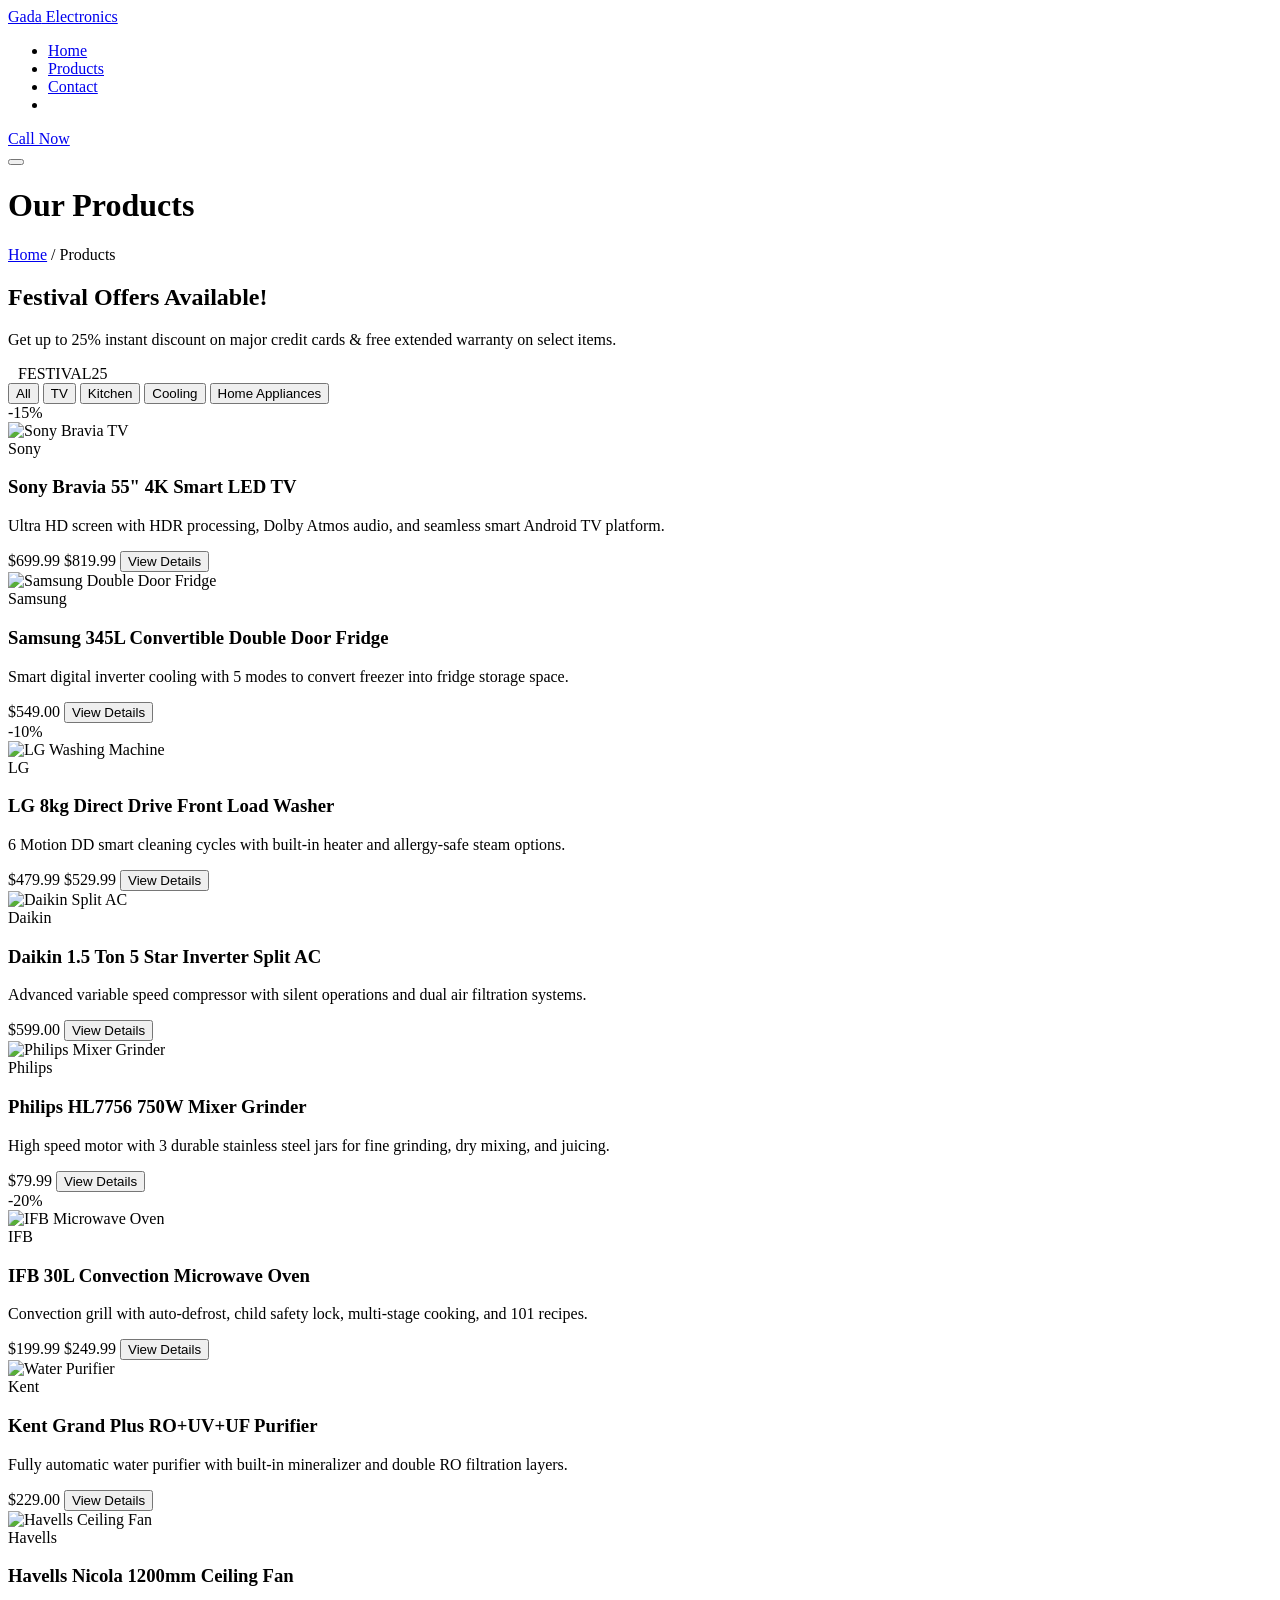
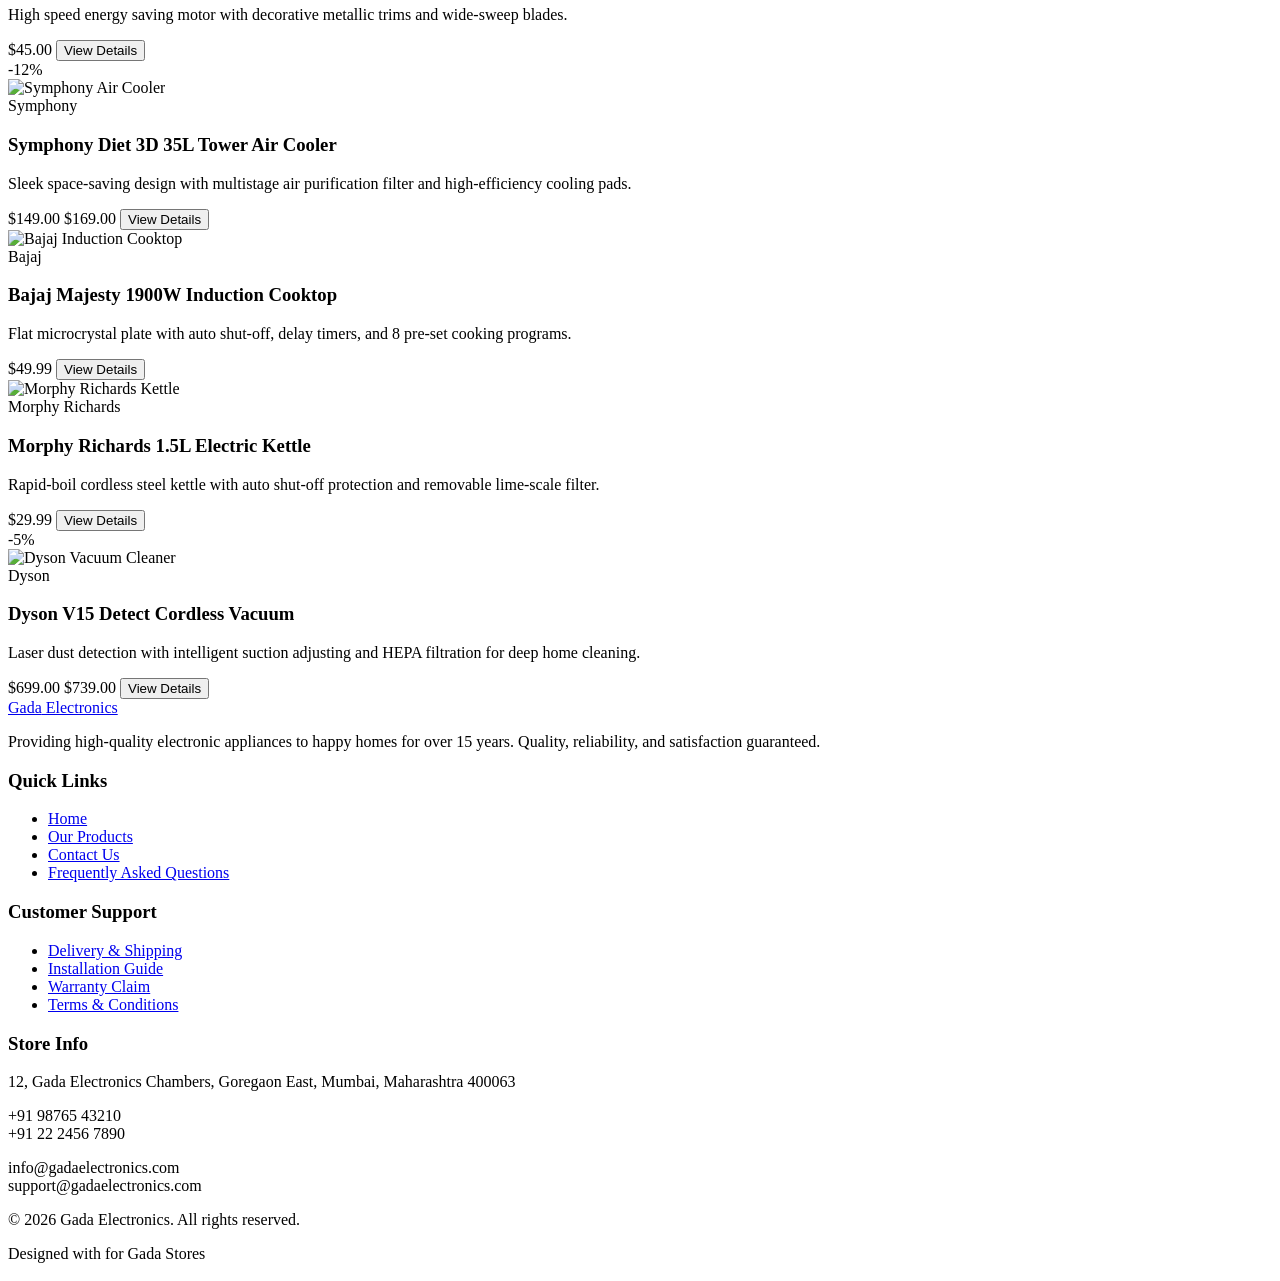
==== products.html @ d04fc8ef "Add files via upload" ====
<!DOCTYPE html>
<html lang="en">
<head>
  <meta charset="UTF-8">
  <meta name="viewport" content="width=device-width, initial-scale=1.0">
  <title>Our Products - Gada Electronics</title>
  <meta name="description" content="Browse the full catalog of Gada Electronics. Explore televisions, kitchen gadgets, air cooling appliances, and smart home items with special festival discounts.">
  
  <!-- CSS Stylesheets -->
  <link rel="stylesheet" href="css/style.css">
  
  <!-- Lucide Icons -->
  <script src="https://unpkg.com/lucide@latest"></script>
</head>
<body>

  <!-- Loading Animation -->
  <div id="loader">
    <div class="spinner"></div>
  </div>

  <!-- Sticky Navbar -->
  <nav class="navbar">
    <div class="container navbar-container">
      <a href="index.html" class="logo">
        <i data-lucide="cpu" style="color: var(--primary-orange);"></i>
        <span>Gada</span> Electronics
      </a>
      
      <ul class="nav-links">
        <li><a href="index.html">Home</a></li>
        <li><a href="products.html" class="active">Products</a></li>
        <li><a href="contact.html">Contact</a></li>
        <li class="mobile-cta"><a href="tel:+1234567890" class="btn btn-orange btn-sm" style="color: white; margin-top: 15px;"><i data-lucide="phone"></i> Call Now</a></li>
      </ul>
      
      <div class="navbar-cta">
        <a href="tel:+1234567890" class="btn btn-orange btn-sm"><i data-lucide="phone"></i> Call Now</a>
      </div>
      
      <button class="menu-toggle" aria-label="Toggle Navigation Menu">
        <span></span>
        <span></span>
        <span></span>
      </button>
    </div>
  </nav>

  <!-- Page Header -->
  <header class="page-header">
    <div class="container">
      <h1>Our Products</h1>
      <div class="breadcrumbs">
        <a href="index.html">Home</a>
        <span>/</span>
        <span>Products</span>
      </div>
    </div>
  </header>

  <!-- Products Main Content -->
  <main class="section">
    <div class="container">
      
      <!-- Festival Offer Banner -->
      <div class="promo-banner fade-in-up">
        <div class="promo-banner-text">
          <h2>Festival Offers Available!</h2>
          <p>Get up to 25% instant discount on major credit cards & free extended warranty on select items.</p>
        </div>
        <div class="promo-banner-badge">
          <i data-lucide="gift" style="display: inline-block; vertical-align: middle; margin-right: 6px;"></i> FESTIVAL25
        </div>
      </div>

      <!-- Category Filter Tabs -->
      <div class="filters-container fade-in-up">
        <button class="filter-btn active" data-filter="all">All</button>
        <button class="filter-btn" data-filter="tv">TV</button>
        <button class="filter-btn" data-filter="kitchen">Kitchen</button>
        <button class="filter-btn" data-filter="cooling">Cooling</button>
        <button class="filter-btn" data-filter="appliances">Home Appliances</button>
      </div>

      <!-- Products Catalog Grid (12 Items) -->
      <div class="products-grid">
        
        <!-- Product 1: TV -->
        <div class="product-card fade-in-up delay-100" data-category="tv">
          <span class="badge-discount">-15%</span>
          <div class="product-image-container">
            <img src="https://images.unsplash.com/photo-1593305841991-05c297ba4575?w=500&auto=format&fit=crop&q=80" alt="Sony Bravia TV">
          </div>
          <div class="product-info">
            <span class="product-brand">Sony</span>
            <h3 class="product-title">Sony Bravia 55" 4K Smart LED TV</h3>
            <p class="product-desc">Ultra HD screen with HDR processing, Dolby Atmos audio, and seamless smart Android TV platform.</p>
            <div class="product-price-row">
              <span class="product-price">$699.99 <span class="original-price">$819.99</span></span>
              <button class="btn btn-secondary btn-sm">View Details</button>
            </div>
          </div>
        </div>

        <!-- Product 2: Refrigerator -->
        <div class="product-card fade-in-up delay-200" data-category="cooling">
          <div class="product-image-container">
            <img src="https://images.unsplash.com/photo-1584622650111-993a426fbf0a?w=500&auto=format&fit=crop&q=80" alt="Samsung Double Door Fridge">
          </div>
          <div class="product-info">
            <span class="product-brand">Samsung</span>
            <h3 class="product-title">Samsung 345L Convertible Double Door Fridge</h3>
            <p class="product-desc">Smart digital inverter cooling with 5 modes to convert freezer into fridge storage space.</p>
            <div class="product-price-row">
              <span class="product-price">$549.00</span>
              <button class="btn btn-secondary btn-sm">View Details</button>
            </div>
          </div>
        </div>

        <!-- Product 3: Washing Machine -->
        <div class="product-card fade-in-up delay-300" data-category="appliances">
          <span class="badge-discount">-10%</span>
          <div class="product-image-container">
            <img src="https://images.unsplash.com/photo-1610557892470-76d74022fa36?w=500&auto=format&fit=crop&q=80" alt="LG Washing Machine">
          </div>
          <div class="product-info">
            <span class="product-brand">LG</span>
            <h3 class="product-title">LG 8kg Direct Drive Front Load Washer</h3>
            <p class="product-desc">6 Motion DD smart cleaning cycles with built-in heater and allergy-safe steam options.</p>
            <div class="product-price-row">
              <span class="product-price">$479.99 <span class="original-price">$529.99</span></span>
              <button class="btn btn-secondary btn-sm">View Details</button>
            </div>
          </div>
        </div>

        <!-- Product 4: Air Conditioner -->
        <div class="product-card fade-in-up delay-400" data-category="cooling">
          <div class="product-image-container">
            <img src="https://images.unsplash.com/photo-1621905252507-b354bc25edac?w=500&auto=format&fit=crop&q=80" alt="Daikin Split AC">
          </div>
          <div class="product-info">
            <span class="product-brand">Daikin</span>
            <h3 class="product-title">Daikin 1.5 Ton 5 Star Inverter Split AC</h3>
            <p class="product-desc">Advanced variable speed compressor with silent operations and dual air filtration systems.</p>
            <div class="product-price-row">
              <span class="product-price">$599.00</span>
              <button class="btn btn-secondary btn-sm">View Details</button>
            </div>
          </div>
        </div>

        <!-- Product 5: Mixer Grinder -->
        <div class="product-card fade-in-up delay-100" data-category="kitchen">
          <div class="product-image-container">
            <img src="https://images.unsplash.com/photo-1578643463396-0997cb5328c1?w=500&auto=format&fit=crop&q=80" alt="Philips Mixer Grinder">
          </div>
          <div class="product-info">
            <span class="product-brand">Philips</span>
            <h3 class="product-title">Philips HL7756 750W Mixer Grinder</h3>
            <p class="product-desc">High speed motor with 3 durable stainless steel jars for fine grinding, dry mixing, and juicing.</p>
            <div class="product-price-row">
              <span class="product-price">$79.99</span>
              <button class="btn btn-secondary btn-sm">View Details</button>
            </div>
          </div>
        </div>

        <!-- Product 6: Microwave -->
        <div class="product-card fade-in-up delay-200" data-category="kitchen">
          <span class="badge-discount">-20%</span>
          <div class="product-image-container">
            <img src="https://images.unsplash.com/photo-1574269661127-73c2af981662?w=500&auto=format&fit=crop&q=80" alt="IFB Microwave Oven">
          </div>
          <div class="product-info">
            <span class="product-brand">IFB</span>
            <h3 class="product-title">IFB 30L Convection Microwave Oven</h3>
            <p class="product-desc">Convection grill with auto-defrost, child safety lock, multi-stage cooking, and 101 recipes.</p>
            <div class="product-price-row">
              <span class="product-price">$199.99 <span class="original-price">$249.99</span></span>
              <button class="btn btn-secondary btn-sm">View Details</button>
            </div>
          </div>
        </div>

        <!-- Product 7: Water Purifier -->
        <div class="product-card fade-in-up delay-300" data-category="kitchen">
          <div class="product-image-container">
            <img src="https://images.unsplash.com/photo-1585837575652-267c041d77d4?w=500&auto=format&fit=crop&q=80" alt="Water Purifier">
          </div>
          <div class="product-info">
            <span class="product-brand">Kent</span>
            <h3 class="product-title">Kent Grand Plus RO+UV+UF Purifier</h3>
            <p class="product-desc">Fully automatic water purifier with built-in mineralizer and double RO filtration layers.</p>
            <div class="product-price-row">
              <span class="product-price">$229.00</span>
              <button class="btn btn-secondary btn-sm">View Details</button>
            </div>
          </div>
        </div>

        <!-- Product 8: Ceiling Fan -->
        <div class="product-card fade-in-up delay-400" data-category="appliances">
          <div class="product-image-container">
            <img src="https://images.unsplash.com/photo-1591035897819-f4bdf739f446?w=500&auto=format&fit=crop&q=80" alt="Havells Ceiling Fan">
          </div>
          <div class="product-info">
            <span class="product-brand">Havells</span>
            <h3 class="product-title">Havells Nicola 1200mm Ceiling Fan</h3>
            <p class="product-desc">High speed energy saving motor with decorative metallic trims and wide-sweep blades.</p>
            <div class="product-price-row">
              <span class="product-price">$45.00</span>
              <button class="btn btn-secondary btn-sm">View Details</button>
            </div>
          </div>
        </div>

        <!-- Product 9: Air Cooler -->
        <div class="product-card fade-in-up delay-100" data-category="cooling">
          <span class="badge-discount">-12%</span>
          <div class="product-image-container">
            <img src="https://images.unsplash.com/photo-1600585154340-be6161a56a0c?w=500&auto=format&fit=crop&q=80" alt="Symphony Air Cooler">
          </div>
          <div class="product-info">
            <span class="product-brand">Symphony</span>
            <h3 class="product-title">Symphony Diet 3D 35L Tower Air Cooler</h3>
            <p class="product-desc">Sleek space-saving design with multistage air purification filter and high-efficiency cooling pads.</p>
            <div class="product-price-row">
              <span class="product-price">$149.00 <span class="original-price">$169.00</span></span>
              <button class="btn btn-secondary btn-sm">View Details</button>
            </div>
          </div>
        </div>

        <!-- Product 10: Induction Cooktop -->
        <div class="product-card fade-in-up delay-200" data-category="kitchen">
          <div class="product-image-container">
            <img src="https://images.unsplash.com/photo-1574269661127-73c2af981662?w=500&auto=format&fit=crop&q=80" alt="Bajaj Induction Cooktop">
          </div>
          <div class="product-info">
            <span class="product-brand">Bajaj</span>
            <h3 class="product-title">Bajaj Majesty 1900W Induction Cooktop</h3>
            <p class="product-desc">Flat microcrystal plate with auto shut-off, delay timers, and 8 pre-set cooking programs.</p>
            <div class="product-price-row">
              <span class="product-price">$49.99</span>
              <button class="btn btn-secondary btn-sm">View Details</button>
            </div>
          </div>
        </div>

        <!-- Product 11: Electric Kettle -->
        <div class="product-card fade-in-up delay-300" data-category="kitchen">
          <div class="product-image-container">
            <img src="https://images.unsplash.com/photo-1594212699903-ec8a3eca50f5?w=500&auto=format&fit=crop&q=80" alt="Morphy Richards Kettle">
          </div>
          <div class="product-info">
            <span class="product-brand">Morphy Richards</span>
            <h3 class="product-title">Morphy Richards 1.5L Electric Kettle</h3>
            <p class="product-desc">Rapid-boil cordless steel kettle with auto shut-off protection and removable lime-scale filter.</p>
            <div class="product-price-row">
              <span class="product-price">$29.99</span>
              <button class="btn btn-secondary btn-sm">View Details</button>
            </div>
          </div>
        </div>

        <!-- Product 12: Vacuum Cleaner -->
        <div class="product-card fade-in-up delay-400" data-category="appliances">
          <span class="badge-discount">-5%</span>
          <div class="product-image-container">
            <img src="https://images.unsplash.com/photo-1558317374-067fb5f30001?w=500&auto=format&fit=crop&q=80" alt="Dyson Vacuum Cleaner">
          </div>
          <div class="product-info">
            <span class="product-brand">Dyson</span>
            <h3 class="product-title">Dyson V15 Detect Cordless Vacuum</h3>
            <p class="product-desc">Laser dust detection with intelligent suction adjusting and HEPA filtration for deep home cleaning.</p>
            <div class="product-price-row">
              <span class="product-price">$699.00 <span class="original-price">$739.00</span></span>
              <button class="btn btn-secondary btn-sm">View Details</button>
            </div>
          </div>
        </div>

      </div>
    </div>
  </main>

  <!-- Footer Section -->
  <footer class="footer">
    <div class="container footer-grid">
      <!-- Col 1 -->
      <div class="footer-col">
        <a href="index.html" class="logo">
          <i data-lucide="cpu" style="color: var(--primary-orange);"></i>
          <span>Gada</span> Electronics
        </a>
        <p class="footer-about">Providing high-quality electronic appliances to happy homes for over 15 years. Quality, reliability, and satisfaction guaranteed.</p>
        <div class="social-links">
          <a href="#" class="social-icon" aria-label="Facebook"><i data-lucide="facebook" style="width: 18px; height: 18px;"></i></a>
          <a href="#" class="social-icon" aria-label="Twitter"><i data-lucide="twitter" style="width: 18px; height: 18px;"></i></a>
          <a href="#" class="social-icon" aria-label="Instagram"><i data-lucide="instagram" style="width: 18px; height: 18px;"></i></a>
          <a href="#" class="social-icon" aria-label="Youtube"><i data-lucide="youtube" style="width: 18px; height: 18px;"></i></a>
        </div>
      </div>

      <!-- Col 2 -->
      <div class="footer-col">
        <h3>Quick Links</h3>
        <ul class="footer-links">
          <li><a href="index.html">Home</a></li>
          <li><a href="products.html">Our Products</a></li>
          <li><a href="contact.html">Contact Us</a></li>
          <li><a href="contact.html#faq">Frequently Asked Questions</a></li>
        </ul>
      </div>

      <!-- Col 3 -->
      <div class="footer-col">
        <h3>Customer Support</h3>
        <ul class="footer-links">
          <li><a href="#">Delivery & Shipping</a></li>
          <li><a href="#">Installation Guide</a></li>
          <li><a href="#">Warranty Claim</a></li>
          <li><a href="#">Terms & Conditions</a></li>
        </ul>
      </div>

      <!-- Col 4 -->
      <div class="footer-col">
        <h3>Store Info</h3>
        <div class="footer-info">
          <div class="footer-info-item">
            <i data-lucide="map-pin" class="icon-box" style="width: 16px; height: 16px;"></i>
            <p>12, Gada Electronics Chambers, Goregaon East, Mumbai, Maharashtra 400063</p>
          </div>
          <div class="footer-info-item">
            <i data-lucide="phone" class="icon-box" style="width: 16px; height: 16px;"></i>
            <p>+91 98765 43210<br>+91 22 2456 7890</p>
          </div>
          <div class="footer-info-item">
            <i data-lucide="mail" class="icon-box" style="width: 16px; height: 16px;"></i>
            <p>info@gadaelectronics.com<br>support@gadaelectronics.com</p>
          </div>
        </div>
      </div>
    </div>

    <!-- Copyright -->
    <div class="container footer-bottom">
      <p>&copy; 2026 Gada Electronics. All rights reserved.</p>
      <p>Designed with <i data-lucide="heart" style="width: 14px; height: 14px; fill: var(--primary-orange); stroke: none; display: inline; vertical-align: middle;"></i> for Gada Stores</p>
    </div>
  </footer>

  <!-- Script to initialize Lucide Icons -->
  <script>
    lucide.createIcons();
  </script>
  <!-- Custom JS -->
  <script src="js/main.js"></script>
</body>
</html>
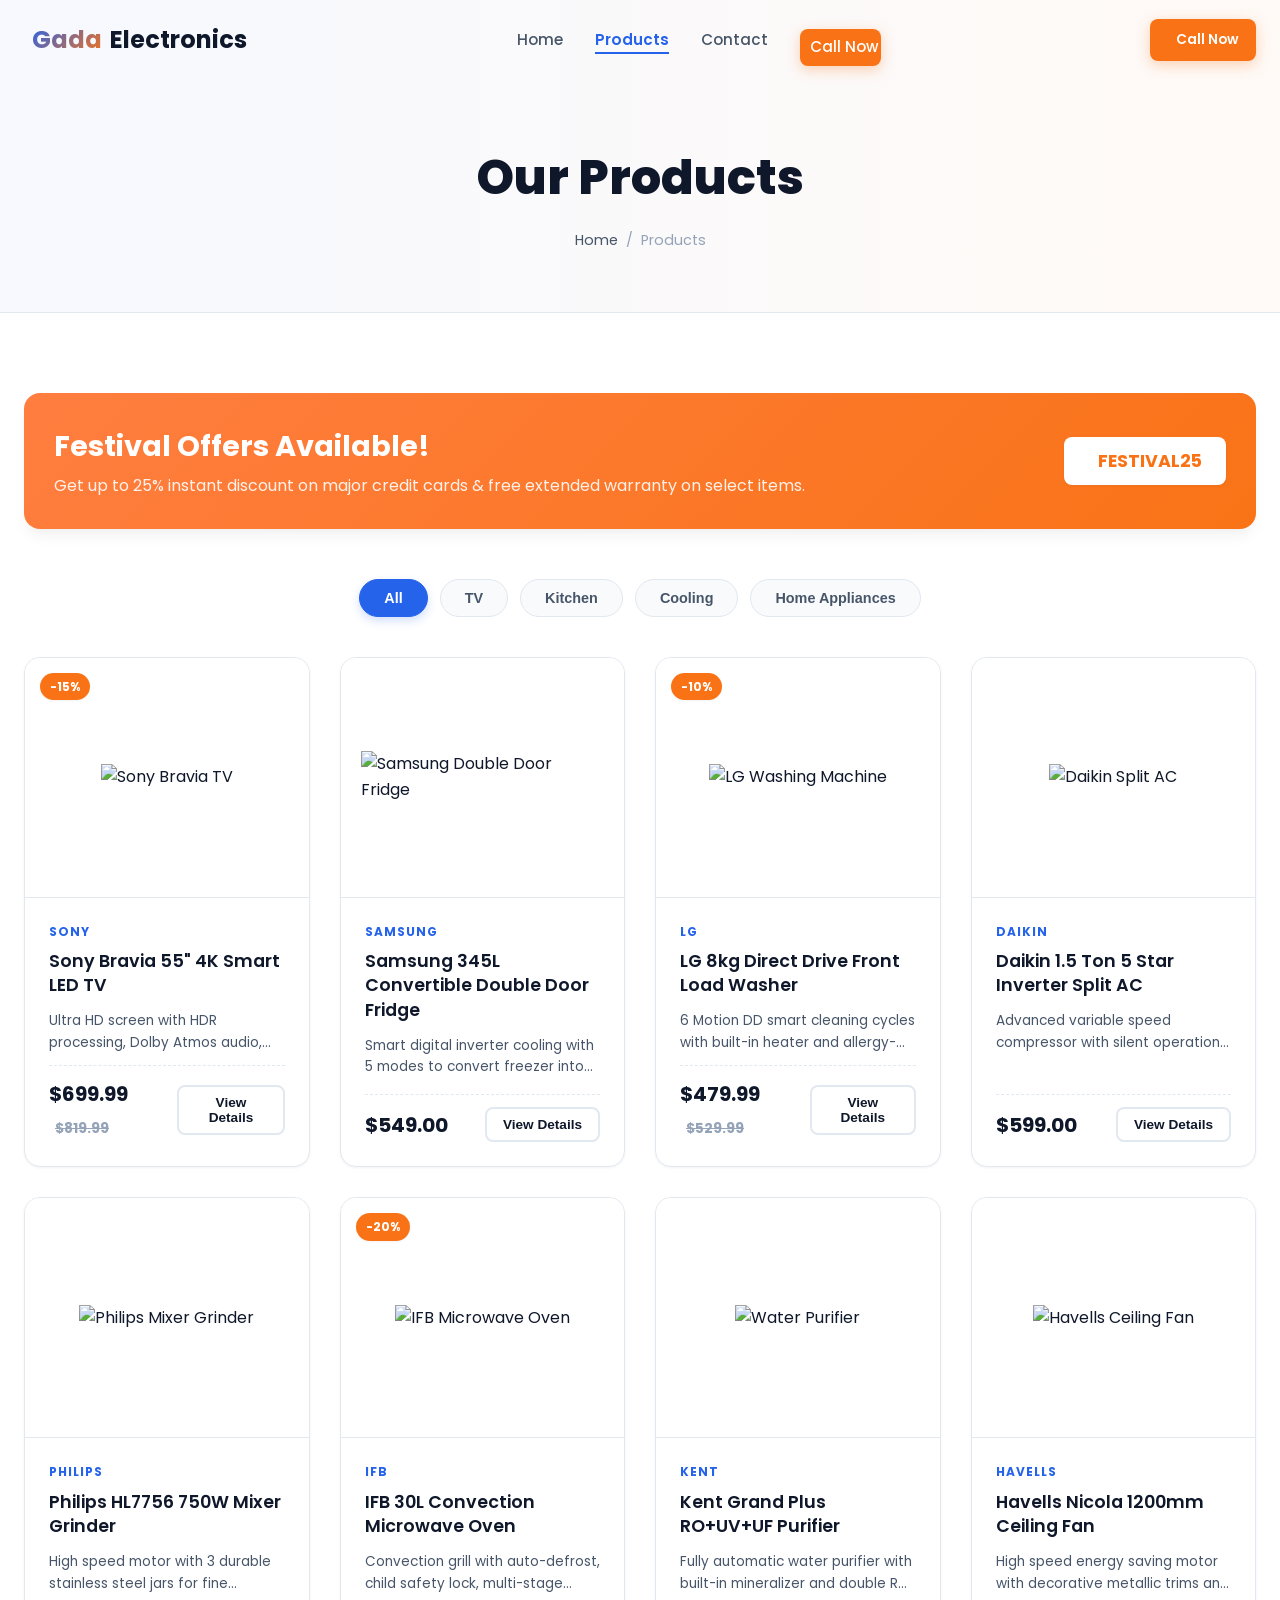
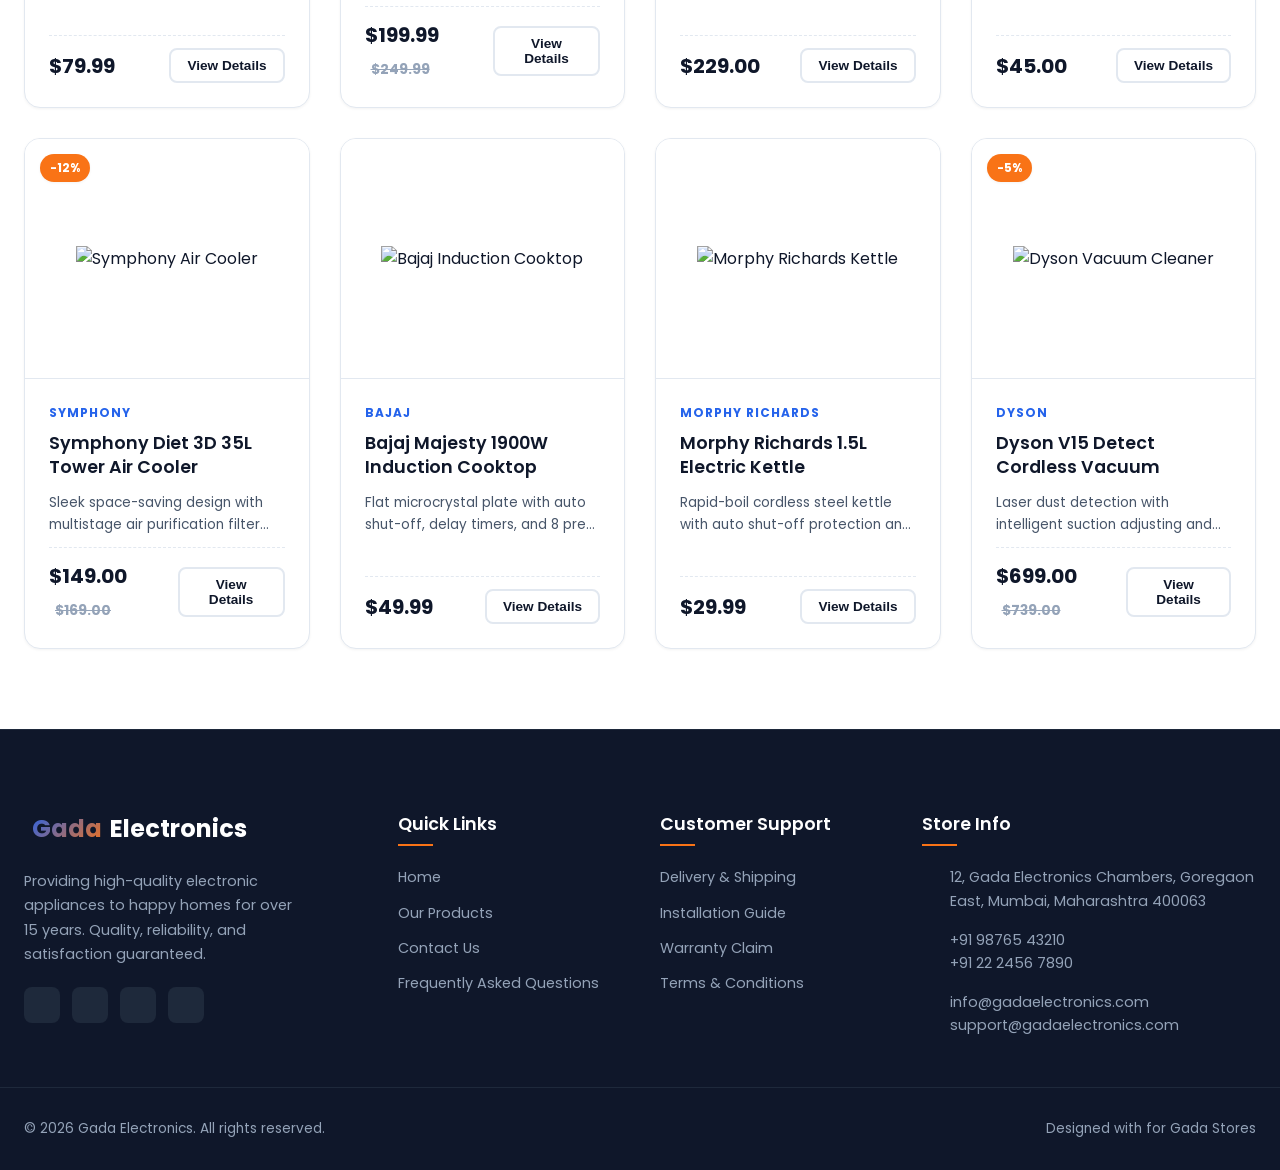
==== commit c058b8e9: "Update stylesheet and script links in products.html" ====
--- a/products.html
+++ b/products.html
@@ -7,7 +7,7 @@
   <meta name="description" content="Browse the full catalog of Gada Electronics. Explore televisions, kitchen gadgets, air cooling appliances, and smart home items with special festival discounts.">
   
   <!-- CSS Stylesheets -->
-  <link rel="stylesheet" href="css/style.css">
+  <link rel="stylesheet" href="style.css">
   
   <!-- Lucide Icons -->
   <script src="https://unpkg.com/lucide@latest"></script>
@@ -358,6 +358,6 @@
     lucide.createIcons();
   </script>
   <!-- Custom JS -->
-  <script src="js/main.js"></script>
+  <script src="main.js"></script>
 </body>
 </html>
--- a/style.css
+++ b/style.css
@@ -0,0 +1,1326 @@
+/* 
+ * Gada Electronics - Stylesheet
+ * Custom CSS Design System
+ */
+
+/* Import Google Font */
+@import url('https://fonts.googleapis.com/css2?family=Poppins:wght@300;400;500;600;700&display=swap');
+
+/* Color Variables & Transitions */
+:root {
+  --primary-blue: #2563EB;
+  --primary-blue-hover: #1D4ED8;
+  --primary-orange: #F97316;
+  --primary-orange-hover: #EA580C;
+  --bg-primary: #FFFFFF;
+  --bg-secondary: #F8FAFC;
+  --text-dark: #0F172A;
+  --text-muted: #475569;
+  --text-light: #94A3B8;
+  --border-color: #E2E8F0;
+  --glass-bg: rgba(255, 255, 255, 0.8);
+  --glass-border: rgba(255, 255, 255, 0.4);
+  --transition-speed: 0.3s;
+  --shadow-sm: 0 1px 3px rgba(0,0,0,0.05);
+  --shadow-md: 0 4px 6px -1px rgba(0, 0, 0, 0.05), 0 2px 4px -1px rgba(0, 0, 0, 0.03);
+  --shadow-lg: 0 10px 15px -3px rgba(0, 0, 0, 0.05), 0 4px 6px -2px rgba(0, 0, 0, 0.02);
+  --shadow-xl: 0 20px 25px -5px rgba(0, 0, 0, 0.08), 0 10px 10px -5px rgba(0, 0, 0, 0.04);
+}
+
+/* Reset and Core Styles */
+* {
+  margin: 0;
+  padding: 0;
+  box-sizing: border-box;
+}
+
+html {
+  scroll-behavior: smooth;
+}
+
+body {
+  font-family: 'Poppins', sans-serif;
+  background-color: var(--bg-primary);
+  color: var(--text-dark);
+  line-height: 1.6;
+  overflow-x: hidden;
+}
+
+/* Loading Overlay */
+#loader {
+  position: fixed;
+  top: 0;
+  left: 0;
+  width: 100vw;
+  height: 100vh;
+  background-color: #ffffff;
+  display: flex;
+  justify-content: center;
+  align-items: center;
+  z-index: 9999;
+  transition: opacity 0.5s ease, visibility 0.5s ease;
+}
+
+.spinner {
+  width: 50px;
+  height: 50px;
+  border: 4px solid var(--border-color);
+  border-top-color: var(--primary-blue);
+  border-right-color: var(--primary-orange);
+  border-radius: 50%;
+  animation: spin 1s linear infinite;
+}
+
+@keyframes spin {
+  to { transform: rotate(360deg); }
+}
+
+/* Utility Layout Classes */
+.container {
+  width: 100%;
+  max-width: 1280px;
+  margin: 0 auto;
+  padding: 0 24px;
+}
+
+.section {
+  padding: 80px 0;
+}
+
+.section-bg {
+  background-color: var(--bg-secondary);
+}
+
+.section-header {
+  text-align: center;
+  max-width: 600px;
+  margin: 0 auto 50px auto;
+}
+
+.section-header h2 {
+  font-size: 2.25rem;
+  font-weight: 700;
+  color: var(--text-dark);
+  margin-bottom: 12px;
+  position: relative;
+  display: inline-block;
+}
+
+.section-header h2::after {
+  content: '';
+  position: absolute;
+  bottom: -8px;
+  left: 50%;
+  transform: translateX(-50%);
+  width: 60px;
+  height: 4px;
+  background: linear-gradient(90deg, var(--primary-blue), var(--primary-orange));
+  border-radius: 2px;
+}
+
+.section-header p {
+  color: var(--text-muted);
+  font-size: 1.1rem;
+}
+
+a {
+  text-decoration: none;
+  color: inherit;
+}
+
+ul {
+  list-style: none;
+}
+
+img {
+  max-width: 100%;
+  height: auto;
+  display: block;
+}
+
+/* Button Component */
+.btn {
+  display: inline-flex;
+  align-items: center;
+  justify-content: center;
+  gap: 8px;
+  padding: 12px 28px;
+  font-size: 0.95rem;
+  font-weight: 600;
+  border-radius: 8px;
+  transition: all var(--transition-speed) cubic-bezier(0.4, 0, 0.2, 1);
+  cursor: pointer;
+  border: 2px solid transparent;
+}
+
+.btn-primary {
+  background-color: var(--primary-blue);
+  color: #ffffff;
+  box-shadow: 0 4px 14px rgba(37, 99, 235, 0.3);
+}
+
+.btn-primary:hover {
+  background-color: var(--primary-blue-hover);
+  transform: translateY(-2px);
+  box-shadow: 0 6px 20px rgba(37, 99, 235, 0.4);
+}
+
+.btn-secondary {
+  background-color: transparent;
+  color: var(--text-dark);
+  border-color: var(--border-color);
+}
+
+.btn-secondary:hover {
+  background-color: var(--bg-secondary);
+  border-color: var(--text-muted);
+  transform: translateY(-2px);
+}
+
+.btn-orange {
+  background-color: var(--primary-orange);
+  color: #ffffff;
+  box-shadow: 0 4px 14px rgba(249, 115, 22, 0.3);
+}
+
+.btn-orange:hover {
+  background-color: var(--primary-orange-hover);
+  transform: translateY(-2px);
+  box-shadow: 0 6px 20px rgba(249, 115, 22, 0.4);
+}
+
+.btn-sm {
+  padding: 8px 16px;
+  font-size: 0.85rem;
+}
+
+/* Sticky Glass Navbar */
+.navbar {
+  position: fixed;
+  top: 0;
+  left: 0;
+  width: 100%;
+  height: 80px;
+  z-index: 1000;
+  background-color: transparent;
+  transition: all var(--transition-speed) ease;
+  display: flex;
+  align-items: center;
+}
+
+.navbar.scrolled {
+  background-color: var(--glass-bg);
+  backdrop-filter: blur(12px);
+  -webkit-backdrop-filter: blur(12px);
+  height: 70px;
+  border-bottom: 1px solid var(--glass-border);
+  box-shadow: var(--shadow-md);
+}
+
+.navbar-container {
+  display: flex;
+  justify-content: space-between;
+  align-items: center;
+  width: 100%;
+}
+
+.logo {
+  font-size: 1.5rem;
+  font-weight: 700;
+  display: flex;
+  align-items: center;
+  gap: 8px;
+  color: var(--text-dark);
+}
+
+.logo span {
+  background: linear-gradient(135deg, var(--primary-blue), var(--primary-orange));
+  -webkit-background-clip: text;
+  -webkit-text-fill-color: transparent;
+}
+
+.nav-links {
+  display: flex;
+  align-items: center;
+  gap: 32px;
+}
+
+.nav-links a {
+  font-weight: 500;
+  font-size: 0.95rem;
+  color: var(--text-muted);
+  transition: color var(--transition-speed) ease;
+  position: relative;
+  padding: 4px 0;
+}
+
+.nav-links a::after {
+  content: '';
+  position: absolute;
+  bottom: 0;
+  left: 0;
+  width: 0;
+  height: 2px;
+  background-color: var(--primary-blue);
+  transition: width var(--transition-speed) ease;
+}
+
+.nav-links a:hover {
+  color: var(--primary-blue);
+}
+
+.nav-links a:hover::after,
+.nav-links a.active::after {
+  width: 100%;
+}
+
+.nav-links a.active {
+  color: var(--primary-blue);
+  font-weight: 600;
+}
+
+.navbar-cta {
+  display: flex;
+  align-items: center;
+  gap: 16px;
+}
+
+/* Hamburger Menu Toggle */
+.menu-toggle {
+  display: none;
+  flex-direction: column;
+  justify-content: space-between;
+  width: 24px;
+  height: 18px;
+  cursor: pointer;
+  background: transparent;
+  border: none;
+  z-index: 1001;
+}
+
+.menu-toggle span {
+  display: block;
+  width: 100%;
+  height: 2px;
+  background-color: var(--text-dark);
+  transition: all var(--transition-speed) cubic-bezier(0.4, 0, 0.2, 1);
+  border-radius: 2px;
+}
+
+/* Home - Hero Section */
+.hero {
+  position: relative;
+  min-height: 100vh;
+  display: flex;
+  align-items: center;
+  padding-top: 100px;
+  background: radial-gradient(circle at 85% 15%, rgba(37, 99, 235, 0.05) 0%, transparent 40%),
+              radial-gradient(circle at 15% 85%, rgba(249, 115, 22, 0.05) 0%, transparent 40%);
+}
+
+.hero-grid {
+  display: grid;
+  grid-template-columns: 1.1fr 0.9fr;
+  gap: 40px;
+  align-items: center;
+}
+
+.hero-content {
+  display: flex;
+  flex-direction: column;
+  gap: 24px;
+}
+
+.badge {
+  display: inline-flex;
+  align-items: center;
+  gap: 6px;
+  background-color: rgba(37, 99, 235, 0.1);
+  color: var(--primary-blue);
+  padding: 6px 14px;
+  border-radius: 50px;
+  font-size: 0.85rem;
+  font-weight: 600;
+  width: fit-content;
+}
+
+.hero-content h1 {
+  font-size: 3.5rem;
+  font-weight: 800;
+  line-height: 1.15;
+  color: var(--text-dark);
+}
+
+.hero-content h1 span.blue {
+  color: var(--primary-blue);
+}
+
+.hero-content h1 span.orange {
+  color: var(--primary-orange);
+}
+
+.hero-content p {
+  font-size: 1.15rem;
+  color: var(--text-muted);
+  max-width: 540px;
+}
+
+.hero-buttons {
+  display: flex;
+  gap: 16px;
+}
+
+.hero-image-wrapper {
+  position: relative;
+  display: flex;
+  justify-content: center;
+  align-items: center;
+}
+
+.hero-image-bg {
+  position: absolute;
+  width: 110%;
+  height: 110%;
+  background: linear-gradient(135deg, rgba(37, 99, 235, 0.1), rgba(249, 115, 22, 0.1));
+  filter: blur(40px);
+  border-radius: 50%;
+  z-index: 1;
+}
+
+.hero-img {
+  position: relative;
+  z-index: 2;
+  border-radius: 20px;
+  box-shadow: var(--shadow-xl);
+  transition: transform var(--transition-speed) cubic-bezier(0.34, 1.56, 0.64, 1);
+  animation: float 6s ease-in-out infinite;
+}
+
+.hero-img:hover {
+  transform: scale(1.03);
+}
+
+@keyframes float {
+  0%, 100% { transform: translateY(0); }
+  50% { transform: translateY(-15px); }
+}
+
+/* Home - Featured Categories */
+.categories-grid {
+  display: grid;
+  grid-template-columns: repeat(auto-fit, minmax(200px, 1fr));
+  gap: 24px;
+}
+
+.category-card {
+  background-color: var(--bg-primary);
+  border: 1px solid var(--border-color);
+  border-radius: 16px;
+  padding: 30px 20px;
+  text-align: center;
+  transition: all var(--transition-speed) cubic-bezier(0.4, 0, 0.2, 1);
+  box-shadow: var(--shadow-sm);
+  display: flex;
+  flex-direction: column;
+  align-items: center;
+  gap: 16px;
+}
+
+.category-card .icon-box {
+  width: 70px;
+  height: 70px;
+  border-radius: 50%;
+  background-color: rgba(37, 99, 235, 0.05);
+  display: flex;
+  justify-content: center;
+  align-items: center;
+  color: var(--primary-blue);
+  transition: all var(--transition-speed) ease;
+}
+
+.category-card:nth-child(even) .icon-box {
+  background-color: rgba(249, 115, 22, 0.05);
+  color: var(--primary-orange);
+}
+
+.category-card h3 {
+  font-size: 1.1rem;
+  font-weight: 600;
+  color: var(--text-dark);
+}
+
+.category-card p {
+  font-size: 0.85rem;
+  color: var(--text-muted);
+}
+
+.category-card:hover {
+  transform: translateY(-8px);
+  box-shadow: var(--shadow-lg);
+  border-color: var(--primary-blue);
+}
+
+.category-card:nth-child(even):hover {
+  border-color: var(--primary-orange);
+}
+
+.category-card:hover .icon-box {
+  transform: scale(1.1);
+  background-color: var(--primary-blue);
+  color: #ffffff;
+}
+
+.category-card:nth-child(even):hover .icon-box {
+  background-color: var(--primary-orange);
+  color: #ffffff;
+}
+
+/* Home - Why Choose Us */
+.features-grid {
+  display: grid;
+  grid-template-columns: repeat(auto-fit, minmax(320px, 1fr));
+  gap: 30px;
+}
+
+.feature-card {
+  background-color: var(--bg-primary);
+  border: 1px solid var(--border-color);
+  border-radius: 16px;
+  padding: 30px;
+  display: flex;
+  gap: 20px;
+  transition: all var(--transition-speed) ease;
+  box-shadow: var(--shadow-sm);
+}
+
+.feature-card .icon-box {
+  flex-shrink: 0;
+  width: 56px;
+  height: 56px;
+  border-radius: 12px;
+  background-color: rgba(37, 99, 235, 0.08);
+  color: var(--primary-blue);
+  display: flex;
+  justify-content: center;
+  align-items: center;
+}
+
+.feature-card:nth-child(even) .icon-box {
+  background-color: rgba(249, 115, 22, 0.08);
+  color: var(--primary-orange);
+}
+
+.feature-card-content h3 {
+  font-size: 1.2rem;
+  font-weight: 600;
+  margin-bottom: 8px;
+  color: var(--text-dark);
+}
+
+.feature-card-content p {
+  font-size: 0.9rem;
+  color: var(--text-muted);
+}
+
+.feature-card:hover {
+  transform: translateY(-5px);
+  box-shadow: var(--shadow-md);
+  border-color: var(--primary-blue);
+}
+
+.feature-card:nth-child(even):hover {
+  border-color: var(--primary-orange);
+}
+
+/* Product Card Component (Reusable) */
+.products-grid {
+  display: grid;
+  grid-template-columns: repeat(auto-fill, minmax(280px, 1fr));
+  gap: 30px;
+}
+
+.product-card {
+  background-color: var(--bg-primary);
+  border: 1px solid var(--border-color);
+  border-radius: 16px;
+  overflow: hidden;
+  transition: all var(--transition-speed) cubic-bezier(0.4, 0, 0.2, 1);
+  box-shadow: var(--shadow-sm);
+  display: flex;
+  flex-direction: column;
+  position: relative;
+}
+
+.product-card .badge-discount {
+  position: absolute;
+  top: 15px;
+  left: 15px;
+  background-color: var(--primary-orange);
+  color: #ffffff;
+  padding: 4px 10px;
+  border-radius: 50px;
+  font-size: 0.75rem;
+  font-weight: 700;
+  z-index: 10;
+  box-shadow: var(--shadow-sm);
+}
+
+.product-image-container {
+  position: relative;
+  height: 240px;
+  background-color: #ffffff;
+  padding: 20px;
+  overflow: hidden;
+  display: flex;
+  justify-content: center;
+  align-items: center;
+  border-bottom: 1px solid var(--border-color);
+}
+
+.product-image-container img {
+  max-height: 100%;
+  object-fit: contain;
+  transition: transform 0.5s ease;
+}
+
+.product-info {
+  padding: 24px;
+  display: flex;
+  flex-direction: column;
+  flex-grow: 1;
+  gap: 12px;
+}
+
+.product-brand {
+  font-size: 0.75rem;
+  font-weight: 700;
+  text-transform: uppercase;
+  letter-spacing: 1px;
+  color: var(--primary-blue);
+}
+
+.product-title {
+  font-size: 1.1rem;
+  font-weight: 600;
+  color: var(--text-dark);
+  line-height: 1.4;
+  margin-top: -4px;
+}
+
+.product-desc {
+  font-size: 0.85rem;
+  color: var(--text-muted);
+  display: -webkit-box;
+  -webkit-line-clamp: 2;
+  -webkit-box-orient: vertical;
+  overflow: hidden;
+}
+
+.product-price-row {
+  display: flex;
+  justify-content: space-between;
+  align-items: center;
+  margin-top: auto;
+  padding-top: 12px;
+  border-top: 1px dashed var(--border-color);
+}
+
+.product-price {
+  font-size: 1.25rem;
+  font-weight: 700;
+  color: var(--text-dark);
+}
+
+.product-price-row .original-price {
+  font-size: 0.85rem;
+  text-decoration: line-through;
+  color: var(--text-light);
+  margin-left: 6px;
+}
+
+.product-card:hover {
+  transform: translateY(-8px);
+  box-shadow: var(--shadow-lg);
+  border-color: var(--primary-blue);
+}
+
+.product-card:hover .product-image-container img {
+  transform: scale(1.08);
+}
+
+/* Home - Customer Reviews */
+.reviews-grid {
+  display: grid;
+  grid-template-columns: repeat(auto-fit, minmax(320px, 1fr));
+  gap: 30px;
+}
+
+.review-card {
+  background-color: var(--bg-primary);
+  border: 1px solid var(--border-color);
+  border-radius: 16px;
+  padding: 35px;
+  position: relative;
+  box-shadow: var(--shadow-sm);
+  transition: all var(--transition-speed) ease;
+}
+
+.review-card .quote-icon {
+  position: absolute;
+  top: 25px;
+  right: 25px;
+  color: var(--border-color);
+  opacity: 0.5;
+}
+
+.stars {
+  display: flex;
+  gap: 4px;
+  color: #FBBF24;
+  margin-bottom: 16px;
+}
+
+.review-text {
+  font-size: 0.95rem;
+  color: var(--text-muted);
+  font-style: italic;
+  margin-bottom: 24px;
+}
+
+.reviewer {
+  display: flex;
+  align-items: center;
+  gap: 16px;
+}
+
+.reviewer-avatar {
+  width: 50px;
+  height: 50px;
+  border-radius: 50%;
+  object-fit: cover;
+}
+
+.reviewer-info h4 {
+  font-size: 1rem;
+  font-weight: 600;
+  color: var(--text-dark);
+}
+
+.reviewer-info p {
+  font-size: 0.8rem;
+  color: var(--text-light);
+}
+
+.review-card:hover {
+  transform: translateY(-5px);
+  box-shadow: var(--shadow-md);
+  border-color: var(--primary-blue);
+}
+
+/* Call To Action Banner */
+.cta-banner {
+  background: linear-gradient(135deg, var(--primary-blue), var(--primary-blue-hover));
+  border-radius: 24px;
+  padding: 60px 40px;
+  text-align: center;
+  color: #ffffff;
+  position: relative;
+  overflow: hidden;
+  box-shadow: var(--shadow-xl);
+}
+
+.cta-banner-bg {
+  position: absolute;
+  top: -100px;
+  right: -100px;
+  width: 300px;
+  height: 300px;
+  border-radius: 50%;
+  background-color: rgba(249, 115, 22, 0.15);
+  filter: blur(50px);
+}
+
+.cta-banner-content {
+  position: relative;
+  z-index: 2;
+  max-width: 600px;
+  margin: 0 auto;
+  display: flex;
+  flex-direction: column;
+  gap: 20px;
+  align-items: center;
+}
+
+.cta-banner-content h2 {
+  font-size: 2.5rem;
+  font-weight: 800;
+}
+
+.cta-banner-content p {
+  font-size: 1.1rem;
+  opacity: 0.9;
+}
+
+/* Pages - Inner Banners */
+.page-header {
+  padding: 140px 0 60px 0;
+  background: linear-gradient(to right, rgba(37, 99, 235, 0.04), rgba(249, 115, 22, 0.04));
+  border-bottom: 1px solid var(--border-color);
+  text-align: center;
+}
+
+.page-header h1 {
+  font-size: 3rem;
+  font-weight: 800;
+  color: var(--text-dark);
+}
+
+.breadcrumbs {
+  display: flex;
+  justify-content: center;
+  align-items: center;
+  gap: 8px;
+  margin-top: 12px;
+  font-size: 0.9rem;
+  color: var(--text-muted);
+}
+
+.breadcrumbs a:hover {
+  color: var(--primary-blue);
+}
+
+.breadcrumbs span {
+  color: var(--text-light);
+}
+
+/* Products - Category Filter */
+.filters-container {
+  display: flex;
+  justify-content: center;
+  flex-wrap: wrap;
+  gap: 12px;
+  margin-bottom: 40px;
+}
+
+.filter-btn {
+  background-color: var(--bg-secondary);
+  border: 1px solid var(--border-color);
+  padding: 10px 24px;
+  border-radius: 50px;
+  font-size: 0.9rem;
+  font-weight: 600;
+  color: var(--text-muted);
+  cursor: pointer;
+  transition: all var(--transition-speed) ease;
+}
+
+.filter-btn:hover {
+  background-color: var(--border-color);
+  color: var(--text-dark);
+}
+
+.filter-btn.active {
+  background-color: var(--primary-blue);
+  border-color: var(--primary-blue);
+  color: #ffffff;
+  box-shadow: 0 4px 10px rgba(37, 99, 235, 0.2);
+}
+
+/* Products - Festival Promo */
+.promo-banner {
+  background: linear-gradient(135deg, #FF7E40, #F97316);
+  border-radius: 16px;
+  padding: 30px;
+  margin-bottom: 50px;
+  color: #ffffff;
+  display: flex;
+  align-items: center;
+  justify-content: space-between;
+  flex-wrap: wrap;
+  gap: 20px;
+  box-shadow: var(--shadow-lg);
+  position: relative;
+  overflow: hidden;
+}
+
+.promo-banner-text h2 {
+  font-size: 1.8rem;
+  font-weight: 700;
+  margin-bottom: 4px;
+}
+
+.promo-banner-text p {
+  opacity: 0.9;
+  font-size: 1rem;
+}
+
+.promo-banner-badge {
+  background-color: #ffffff;
+  color: var(--primary-orange);
+  padding: 10px 24px;
+  font-weight: 700;
+  border-radius: 8px;
+  font-size: 1.1rem;
+  box-shadow: var(--shadow-sm);
+  animation: pulse 2s infinite;
+}
+
+@keyframes pulse {
+  0% { transform: scale(1); }
+  50% { transform: scale(1.05); }
+  100% { transform: scale(1); }
+}
+
+/* Contact Layout styling */
+.contact-grid {
+  display: grid;
+  grid-template-columns: 1fr 1.2fr;
+  gap: 50px;
+  align-items: start;
+}
+
+.contact-info-col {
+  display: flex;
+  flex-direction: column;
+  gap: 30px;
+}
+
+.contact-card-box {
+  background-color: var(--bg-primary);
+  border: 1px solid var(--border-color);
+  border-radius: 16px;
+  padding: 30px;
+  box-shadow: var(--shadow-sm);
+}
+
+.contact-card-box h3 {
+  font-size: 1.4rem;
+  font-weight: 700;
+  margin-bottom: 20px;
+  color: var(--text-dark);
+}
+
+.info-item {
+  display: flex;
+  gap: 16px;
+  margin-bottom: 20px;
+}
+
+.info-item:last-child {
+  margin-bottom: 0;
+}
+
+.info-item .icon-box {
+  width: 46px;
+  height: 46px;
+  background-color: rgba(37, 99, 235, 0.08);
+  color: var(--primary-blue);
+  border-radius: 10px;
+  display: flex;
+  justify-content: center;
+  align-items: center;
+  flex-shrink: 0;
+}
+
+.info-item-content h4 {
+  font-size: 0.95rem;
+  font-weight: 600;
+  color: var(--text-dark);
+  margin-bottom: 2px;
+}
+
+.info-item-content p {
+  font-size: 0.9rem;
+  color: var(--text-muted);
+}
+
+.map-placeholder {
+  height: 250px;
+  border-radius: 16px;
+  overflow: hidden;
+  border: 1px solid var(--border-color);
+}
+
+.map-placeholder iframe {
+  width: 100%;
+  height: 100%;
+  border: 0;
+}
+
+.contact-form-box {
+  background-color: var(--bg-primary);
+  border: 1px solid var(--border-color);
+  border-radius: 16px;
+  padding: 40px;
+  box-shadow: var(--shadow-md);
+}
+
+.contact-form-box h3 {
+  font-size: 1.5rem;
+  font-weight: 700;
+  margin-bottom: 24px;
+}
+
+.form-group {
+  margin-bottom: 20px;
+}
+
+.form-group label {
+  display: block;
+  font-size: 0.85rem;
+  font-weight: 600;
+  color: var(--text-muted);
+  margin-bottom: 6px;
+}
+
+.form-control {
+  width: 100%;
+  padding: 12px 16px;
+  font-size: 0.95rem;
+  font-family: inherit;
+  background-color: var(--bg-secondary);
+  border: 1px solid var(--border-color);
+  border-radius: 8px;
+  color: var(--text-dark);
+  transition: all var(--transition-speed) ease;
+}
+
+.form-control:focus {
+  outline: none;
+  background-color: #ffffff;
+  border-color: var(--primary-blue);
+  box-shadow: 0 0 0 3px rgba(37, 99, 235, 0.1);
+}
+
+textarea.form-control {
+  resize: vertical;
+  min-height: 120px;
+}
+
+/* Contact FAQs Accordion */
+.faq-section {
+  margin-top: 80px;
+}
+
+.faq-grid {
+  max-width: 800px;
+  margin: 0 auto;
+  display: flex;
+  flex-direction: column;
+  gap: 16px;
+}
+
+.faq-item {
+  background-color: var(--bg-primary);
+  border: 1px solid var(--border-color);
+  border-radius: 12px;
+  overflow: hidden;
+  transition: border-color var(--transition-speed) ease;
+}
+
+.faq-header {
+  padding: 20px 24px;
+  display: flex;
+  justify-content: space-between;
+  align-items: center;
+  cursor: pointer;
+  user-select: none;
+}
+
+.faq-header h3 {
+  font-size: 1.05rem;
+  font-weight: 600;
+  color: var(--text-dark);
+}
+
+.faq-icon-box {
+  color: var(--text-muted);
+  transition: transform var(--transition-speed) ease;
+}
+
+.faq-body {
+  max-height: 0;
+  overflow: hidden;
+  transition: max-height 0.4s cubic-bezier(0.4, 0, 0.2, 1);
+  background-color: var(--bg-secondary);
+}
+
+.faq-body-content {
+  padding: 20px 24px;
+  font-size: 0.92rem;
+  color: var(--text-muted);
+  border-top: 1px solid var(--border-color);
+}
+
+.faq-item.active {
+  border-color: var(--primary-blue);
+}
+
+.faq-item.active .faq-icon-box {
+  transform: rotate(180deg);
+  color: var(--primary-blue);
+}
+
+/* Footer Section */
+.footer {
+  background-color: #0F172A;
+  color: #94A3B8;
+  padding: 80px 0 30px 0;
+  border-top: 1px solid #1E293B;
+  font-size: 0.9rem;
+}
+
+.footer-grid {
+  display: grid;
+  grid-template-columns: 1.2fr 0.8fr 0.8fr 1.2fr;
+  gap: 40px;
+  margin-bottom: 50px;
+}
+
+.footer-col {
+  display: flex;
+  flex-direction: column;
+  gap: 20px;
+}
+
+.footer-col .logo {
+  color: #ffffff;
+}
+
+.footer-about {
+  max-width: 280px;
+  line-height: 1.7;
+}
+
+.footer-col h3 {
+  font-size: 1.1rem;
+  font-weight: 600;
+  color: #ffffff;
+  position: relative;
+  padding-bottom: 8px;
+}
+
+.footer-col h3::after {
+  content: '';
+  position: absolute;
+  bottom: 0;
+  left: 0;
+  width: 35px;
+  height: 2px;
+  background-color: var(--primary-orange);
+}
+
+.footer-links {
+  display: flex;
+  flex-direction: column;
+  gap: 12px;
+}
+
+.footer-links a {
+  transition: all var(--transition-speed) ease;
+}
+
+.footer-links a:hover {
+  color: #ffffff;
+  transform: translateX(4px);
+}
+
+.footer-info {
+  display: flex;
+  flex-direction: column;
+  gap: 16px;
+}
+
+.footer-info-item {
+  display: flex;
+  gap: 12px;
+  align-items: flex-start;
+}
+
+.footer-info-item .icon-box {
+  color: var(--primary-orange);
+  margin-top: 2px;
+  flex-shrink: 0;
+}
+
+.social-links {
+  display: flex;
+  gap: 12px;
+}
+
+.social-icon {
+  width: 36px;
+  height: 36px;
+  border-radius: 8px;
+  background-color: #1E293B;
+  color: #ffffff;
+  display: flex;
+  justify-content: center;
+  align-items: center;
+  transition: all var(--transition-speed) ease;
+}
+
+.social-icon:hover {
+  background-color: var(--primary-blue);
+  transform: translateY(-3px);
+}
+
+.footer-bottom {
+  border-top: 1px solid #1E293B;
+  padding-top: 30px;
+  display: flex;
+  justify-content: space-between;
+  align-items: center;
+  flex-wrap: wrap;
+  gap: 15px;
+}
+
+.footer-bottom p {
+  font-size: 0.85rem;
+}
+
+/* Animations Triggered on Scroll */
+.fade-in-up {
+  opacity: 0;
+  transform: translateY(30px);
+  transition: opacity 0.8s cubic-bezier(0.215, 0.610, 0.355, 1),
+              transform 0.8s cubic-bezier(0.215, 0.610, 0.355, 1);
+}
+
+.fade-in-up.visible {
+  opacity: 1;
+  transform: translateY(0);
+}
+
+/* Delay modifiers for scroll animations */
+.delay-100 { transition-delay: 100ms; }
+.delay-200 { transition-delay: 200ms; }
+.delay-300 { transition-delay: 300ms; }
+.delay-400 { transition-delay: 400ms; }
+
+/* Responsive Media Queries */
+@media (max-width: 1024px) {
+  .hero-content h1 {
+    font-size: 2.8rem;
+  }
+  .contact-grid {
+    grid-template-columns: 1fr;
+    gap: 40px;
+  }
+  .footer-grid {
+    grid-template-columns: 1.5fr 1fr 1.5fr;
+  }
+  .footer-col:nth-child(3) {
+    grid-column: span 1;
+  }
+  .footer-col:nth-child(4) {
+    grid-column: span 3;
+    flex-direction: row;
+    justify-content: space-between;
+    align-items: flex-start;
+  }
+}
+
+@media (max-width: 768px) {
+  .section {
+    padding: 60px 0;
+  }
+  
+  .menu-toggle {
+    display: flex;
+  }
+  
+  .nav-links {
+    position: fixed;
+    top: 80px;
+    left: -100%;
+    width: 100%;
+    height: calc(100vh - 80px);
+    background-color: var(--bg-primary);
+    flex-direction: column;
+    align-items: center;
+    justify-content: flex-start;
+    padding: 60px 24px;
+    gap: 40px;
+    transition: left 0.4s cubic-bezier(0.4, 0, 0.2, 1);
+    box-shadow: 0 10px 15px -3px rgba(0,0,0,0.1);
+    z-index: 999;
+  }
+  
+  .nav-links.active {
+    left: 0;
+  }
+  
+  .navbar-cta {
+    display: none;
+  }
+  
+  .hero-grid {
+    grid-template-columns: 1fr;
+    text-align: center;
+    gap: 50px;
+  }
+  
+  .badge {
+    margin: 0 auto;
+  }
+  
+  .hero-content h1 {
+    font-size: 2.5rem;
+  }
+  
+  .hero-content p {
+    margin: 0 auto;
+  }
+  
+  .hero-buttons {
+    justify-content: center;
+  }
+  
+  .hero-image-wrapper {
+    order: -1;
+  }
+  
+  .hero-img {
+    max-width: 80%;
+  }
+
+  .footer-grid {
+    grid-template-columns: 1fr;
+  }
+  
+  .footer-col:nth-child(4) {
+    grid-column: span 1;
+    flex-direction: column;
+    gap: 20px;
+  }
+  
+  .footer-bottom {
+    flex-direction: column;
+    text-align: center;
+  }
+}
+
+@media (max-width: 480px) {
+  .hero-content h1 {
+    font-size: 2.2rem;
+  }
+  
+  .hero-buttons {
+    flex-direction: column;
+    width: 100%;
+  }
+  
+  .hero-buttons .btn {
+    width: 100%;
+  }
+  
+  .promo-banner {
+    flex-direction: column;
+    text-align: center;
+  }
+  
+  .promo-banner-badge {
+    width: 100%;
+  }
+}
